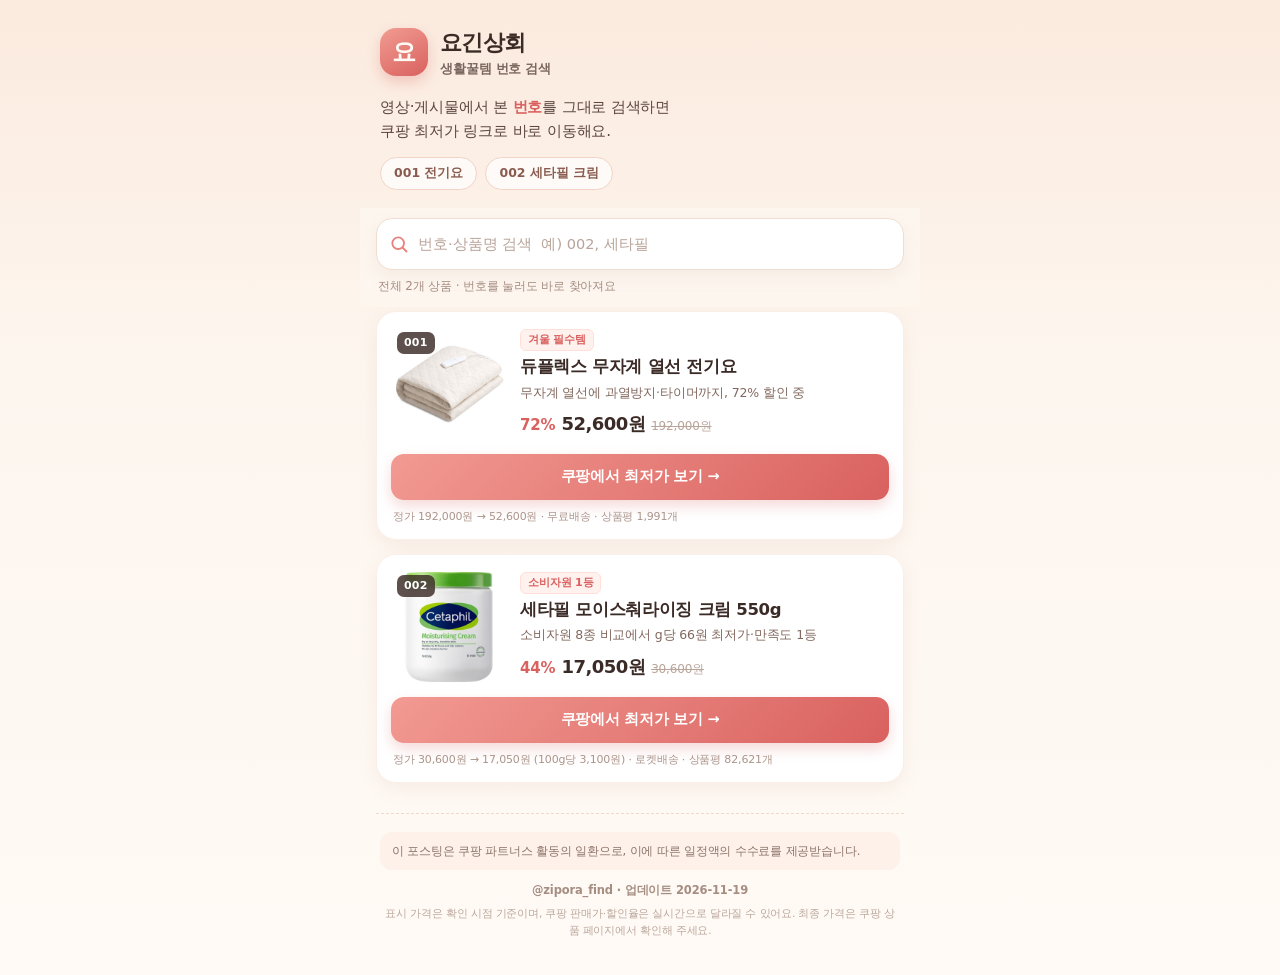
==== index.html @ 8fadd995 "요긴상회 번호 검색 사이트: 001 듀플렉스 전기요, 002 세타필 크림" ====
<!DOCTYPE html>
<html lang="ko">
<head>
<meta charset="utf-8" />
<meta name="viewport" content="width=device-width, initial-scale=1, viewport-fit=cover" />
<meta name="theme-color" content="#f7e2d8" />
<title>요긴상회 · 생활꿀템 번호 검색</title>
<meta name="description" content="요긴상회가 직접 골라 쓴 생활꿀템을 번호로 찾아 쿠팡 최저가로 바로 이동하세요. 001, 002 번호 또는 상품명 검색." />
<meta property="og:title" content="요긴상회 · 생활꿀템 번호 검색" />
<meta property="og:description" content="영상에서 본 번호(예: 002)를 검색하면 쿠팡 최저가 링크로 바로 연결돼요." />
<meta property="og:type" content="website" />
<link rel="stylesheet" href="assets/style.css" />
<link rel="icon" href="data:image/svg+xml,%3Csvg xmlns='http://www.w3.org/2000/svg' viewBox='0 0 100 100'%3E%3Crect width='100' height='100' rx='24' fill='%23e8827e'/%3E%3Ctext x='50' y='70' font-size='58' text-anchor='middle' fill='%23fff8f2' font-family='sans-serif'%3E%EC%9A%94%3C/text%3E%3C/svg%3E" />
</head>
<body>
  <div class="page">

    <header class="hero">
      <div class="brand">
        <div class="brand__mark" aria-hidden="true">요</div>
        <div class="brand__text">
          <h1 id="shopName">요긴상회</h1>
          <p id="shopTagline">생활꿀템 번호 검색</p>
        </div>
      </div>
      <p class="hero__lead">영상·게시물에서 본 <b>번호</b>를 그대로 검색하면<br />쿠팡 최저가 링크로 바로 이동해요.</p>
      <div class="hero__chips" id="heroChips" aria-label="번호 바로가기"></div>
    </header>

    <div class="searchbar" id="searchbar">
      <div class="searchbar__inner">
        <svg class="searchbar__icon" viewBox="0 0 24 24" aria-hidden="true"><circle cx="11" cy="11" r="7" /><path d="M16.5 16.5 21 21" /></svg>
        <input
          id="q"
          type="search"
          inputmode="search"
          autocomplete="off"
          enterkeyhint="search"
          placeholder="번호·상품명 검색  예) 002, 세타필"
          aria-label="상품 번호 또는 이름 검색"
        />
        <button id="clearBtn" class="searchbar__clear" type="button" aria-label="검색어 지우기" hidden>✕</button>
      </div>
      <p class="searchbar__hint" id="resultCount"></p>
    </div>

    <main id="list" class="list" aria-live="polite"></main>

    <div id="empty" class="empty" hidden>
      <div class="empty__emoji">🔍</div>
      <p class="empty__title">아직 그 번호의 상품이 없어요</p>
      <p class="empty__sub">번호는 <b>001</b>부터 차례로 올라가요.<br />상품명 일부(예: 세타필)로도 찾을 수 있어요.</p>
      <button type="button" class="empty__reset" id="resetBtn">전체 상품 보기</button>
    </div>

    <footer class="footer">
      <p class="footer__notice">
        이 포스팅은 쿠팡 파트너스 활동의 일환으로, 이에 따른 일정액의 수수료를 제공받습니다.
      </p>
      <p class="footer__meta">
        <span id="footerHandle">@zipora_find</span> · <span id="footerUpdated"></span>
      </p>
      <p class="footer__small">
        표시 가격은 확인 시점 기준이며, 쿠팡 판매가·할인율은 실시간으로 달라질 수 있어요. 최종 가격은 쿠팡 상품 페이지에서 확인해 주세요.
      </p>
    </footer>

  </div>

  <script src="assets/app.js"></script>
</body>
</html>
---- assets/style.css ----
/* 요긴상회 번호 검색 — warm beige / pink, mobile first */
:root {
  --cream: #fdf6ef;
  --cream-2: #fff9f4;
  --blush: #f7e2d8;
  --pink: #ffe7ea;
  --rose: #e8827e;
  --rose-deep: #d9615f;
  --ink: #3b2b26;
  --ink-soft: #7a665e;
  --line: #f0ded2;
  --card: #ffffff;
  --radius: 20px;
  --shadow: 0 6px 18px rgba(180, 124, 106, 0.10);
}

* { box-sizing: border-box; }

html { -webkit-text-size-adjust: 100%; }

body {
  margin: 0;
  background: linear-gradient(180deg, #fbeade 0%, var(--cream) 38%, #fffaf5 100%);
  color: var(--ink);
  font-family: "Pretendard", "Apple SD Gothic Neo", -apple-system, BlinkMacSystemFont,
    "Malgun Gothic", "Noto Sans KR", system-ui, sans-serif;
  line-height: 1.5;
  min-height: 100vh;
  letter-spacing: -0.01em;
}

.page {
  max-width: 560px;
  margin: 0 auto;
  padding: 0 16px calc(28px + env(safe-area-inset-bottom));
}

/* ---------- hero ---------- */
.hero {
  padding: 26px 4px 18px;
}

.brand {
  display: flex;
  align-items: center;
  gap: 12px;
}

.brand__mark {
  width: 48px;
  height: 48px;
  flex: 0 0 48px;
  border-radius: 16px;
  background: linear-gradient(150deg, #f19c92, var(--rose-deep));
  color: #fff9f4;
  font-size: 24px;
  font-weight: 800;
  display: grid;
  place-items: center;
  box-shadow: 0 6px 14px rgba(217, 97, 95, 0.28);
}

.brand__text h1 {
  margin: 0;
  font-size: 20px;
  font-weight: 800;
  letter-spacing: -0.03em;
}

.brand__text p {
  margin: 1px 0 0;
  font-size: 12.5px;
  color: var(--ink-soft);
  font-weight: 600;
}

.hero__lead {
  margin: 16px 0 0;
  font-size: 15px;
  line-height: 1.6;
  color: #5b463e;
}

.hero__lead b {
  color: var(--rose-deep);
}

.hero__chips {
  display: flex;
  gap: 8px;
  margin-top: 14px;
  flex-wrap: wrap;
}

.chip {
  border: 1px solid #f2d3c6;
  background: rgba(255, 255, 255, 0.7);
  color: #8a5c4f;
  font-size: 12.5px;
  font-weight: 700;
  padding: 7px 13px;
  border-radius: 999px;
  cursor: pointer;
  font-family: inherit;
  transition: transform .12s ease, background .15s ease;
}

.chip:active { transform: scale(0.96); }

.chip.is-active {
  background: var(--rose);
  border-color: var(--rose);
  color: #fff;
}

/* ---------- search ---------- */
.searchbar {
  position: sticky;
  top: 0;
  z-index: 20;
  margin: 0 -16px;
  padding: 10px 16px 12px;
  background: linear-gradient(180deg, rgba(253, 246, 239, 0.97) 60%, rgba(253, 246, 239, 0.86));
  backdrop-filter: blur(10px);
  -webkit-backdrop-filter: blur(10px);
}

.searchbar__inner {
  display: flex;
  align-items: center;
  gap: 9px;
  background: #fff;
  border: 1.5px solid var(--line);
  border-radius: 16px;
  padding: 0 12px;
  height: 52px;
  box-shadow: var(--shadow);
}

.searchbar__icon {
  width: 20px;
  height: 20px;
  flex: 0 0 20px;
  fill: none;
  stroke: var(--rose);
  stroke-width: 2.2;
  stroke-linecap: round;
}

#q {
  flex: 1 1 auto;
  min-width: 0;
  border: 0;
  outline: 0;
  background: transparent;
  font: inherit;
  font-size: 16px;
  color: var(--ink);
  padding: 0;
  appearance: none;
}

#q::placeholder { color: #b9a49a; font-size: 14.5px; }
#q::-webkit-search-cancel-button { display: none; }

.searchbar__clear {
  border: 0;
  background: #f4e9e2;
  color: #9a8378;
  width: 24px;
  height: 24px;
  border-radius: 50%;
  font-size: 11px;
  line-height: 1;
  cursor: pointer;
  flex: 0 0 24px;
}

.searchbar__hint {
  margin: 7px 2px 0;
  font-size: 12px;
  color: #a68d82;
  min-height: 15px;
}

/* ---------- cards ---------- */
.list {
  display: grid;
  gap: 14px;
  margin-top: 4px;
}

.card {
  position: relative;
  background: var(--card);
  border-radius: var(--radius);
  box-shadow: var(--shadow);
  padding: 14px 14px 14px;
  border: 1px solid #fbeee7;
  animation: rise .28s ease both;
}

@keyframes rise {
  from { opacity: 0; transform: translateY(6px); }
  to { opacity: 1; transform: none; }
}

.card__top {
  display: flex;
  gap: 13px;
}

.card__thumb {
  position: relative;
  flex: 0 0 104px;
  width: 104px;
  height: 104px;
  border-radius: 14px;
  overflow: hidden;
  background: var(--pink);
}

.card__thumb img {
  width: 100%;
  height: 100%;
  object-fit: cover;
  display: block;
}

.card__no {
  position: absolute;
  top: 6px;
  left: 6px;
  background: rgba(59, 43, 38, 0.82);
  color: #fff;
  font-size: 11px;
  font-weight: 800;
  letter-spacing: 0.02em;
  padding: 3px 7px;
  border-radius: 7px;
  backdrop-filter: blur(3px);
}

.card__body {
  flex: 1 1 auto;
  min-width: 0;
}

.card__badge {
  display: inline-block;
  font-size: 11px;
  font-weight: 700;
  color: var(--rose-deep);
  background: #fff1ee;
  border: 1px solid #ffdfd9;
  border-radius: 6px;
  padding: 2px 7px;
  margin-bottom: 5px;
}

.card__title {
  margin: 0;
  font-size: 15.5px;
  font-weight: 700;
  line-height: 1.35;
  letter-spacing: -0.02em;
  word-break: keep-all;
}

.card__point {
  margin: 5px 0 0;
  font-size: 12.5px;
  color: #82685e;
  line-height: 1.45;
  word-break: keep-all;
}

.card__price {
  display: flex;
  align-items: baseline;
  gap: 6px;
  margin-top: 8px;
  flex-wrap: wrap;
}

.card__discount {
  color: var(--rose-deep);
  font-size: 15px;
  font-weight: 800;
}

.card__now {
  font-size: 18px;
  font-weight: 800;
  letter-spacing: -0.03em;
}

.card__was {
  font-size: 12px;
  color: #b9a49a;
  text-decoration: line-through;
}

.card__cta {
  display: flex;
  align-items: center;
  justify-content: center;
  gap: 6px;
  margin-top: 12px;
  height: 46px;
  border-radius: 13px;
  background: linear-gradient(135deg, #f29a92, var(--rose-deep));
  color: #fff;
  font-size: 14.5px;
  font-weight: 800;
  text-decoration: none;
  letter-spacing: -0.02em;
  box-shadow: 0 6px 14px rgba(217, 97, 95, 0.24);
  transition: transform .12s ease, filter .15s ease;
}

.card__cta:active { transform: scale(0.985); filter: brightness(0.98); }

.card__note {
  margin: 9px 2px 0;
  font-size: 11px;
  color: #ab948a;
  line-height: 1.45;
}

.card mark {
  background: #ffe1a8;
  color: inherit;
  border-radius: 3px;
  padding: 0 1px;
}

/* ---------- empty ---------- */
.empty {
  text-align: center;
  padding: 42px 18px 30px;
}

.empty__emoji { font-size: 34px; }

.empty__title {
  margin: 10px 0 6px;
  font-size: 15.5px;
  font-weight: 800;
}

.empty__sub {
  margin: 0;
  font-size: 13px;
  color: var(--ink-soft);
  line-height: 1.6;
}

.empty__reset {
  margin-top: 16px;
  border: 1px solid #f2d3c6;
  background: #fff;
  color: #8a5c4f;
  font-family: inherit;
  font-size: 13px;
  font-weight: 700;
  padding: 10px 18px;
  border-radius: 999px;
  cursor: pointer;
}

/* ---------- footer ---------- */
.footer {
  margin-top: 30px;
  padding: 18px 4px 8px;
  border-top: 1px dashed #eed9cb;
}

.footer__notice {
  margin: 0;
  font-size: 11.5px;
  line-height: 1.6;
  color: #8d756a;
  background: #fdf1ea;
  border-radius: 12px;
  padding: 10px 12px;
}

.footer__meta {
  margin: 12px 0 0;
  font-size: 11.5px;
  color: #a68d82;
  text-align: center;
  font-weight: 600;
}

.footer__small {
  margin: 6px 0 0;
  font-size: 10.5px;
  color: #bba79d;
  line-height: 1.6;
  text-align: center;
}

@media (min-width: 480px) {
  .brand__text h1 { font-size: 22px; }
  .card__thumb { flex-basis: 116px; width: 116px; height: 116px; }
  .card__title { font-size: 16.5px; }
}
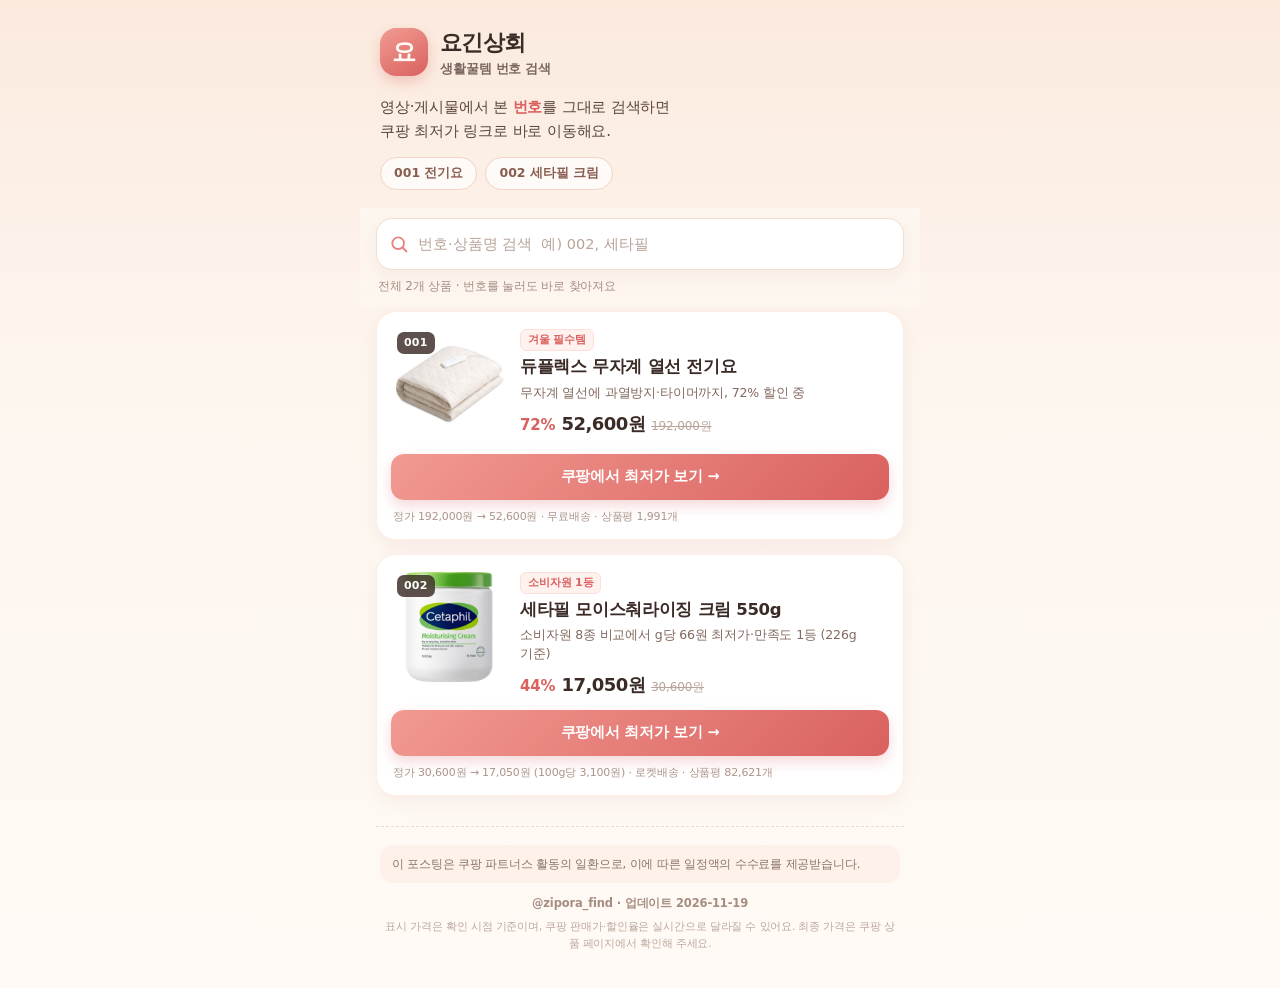
==== commit 683898ac: "002 문구 정밀화(소비자원 시험 용량 226g 기준 명시)" ====
--- a/index.html
+++ b/index.html
@@ -9,7 +9,7 @@
 <meta property="og:title" content="요긴상회 · 생활꿀템 번호 검색" />
 <meta property="og:description" content="영상에서 본 번호(예: 002)를 검색하면 쿠팡 최저가 링크로 바로 연결돼요." />
 <meta property="og:type" content="website" />
-<link rel="stylesheet" href="assets/style.css" />
+<link rel="stylesheet" href="assets/style.css?v=20261119b" />
 <link rel="icon" href="data:image/svg+xml,%3Csvg xmlns='http://www.w3.org/2000/svg' viewBox='0 0 100 100'%3E%3Crect width='100' height='100' rx='24' fill='%23e8827e'/%3E%3Ctext x='50' y='70' font-size='58' text-anchor='middle' fill='%23fff8f2' font-family='sans-serif'%3E%EC%9A%94%3C/text%3E%3C/svg%3E" />
 </head>
 <body>
@@ -67,6 +67,6 @@
 
   </div>
 
-  <script src="assets/app.js"></script>
+  <script src="assets/app.js?v=20261119b"></script>
 </body>
 </html>
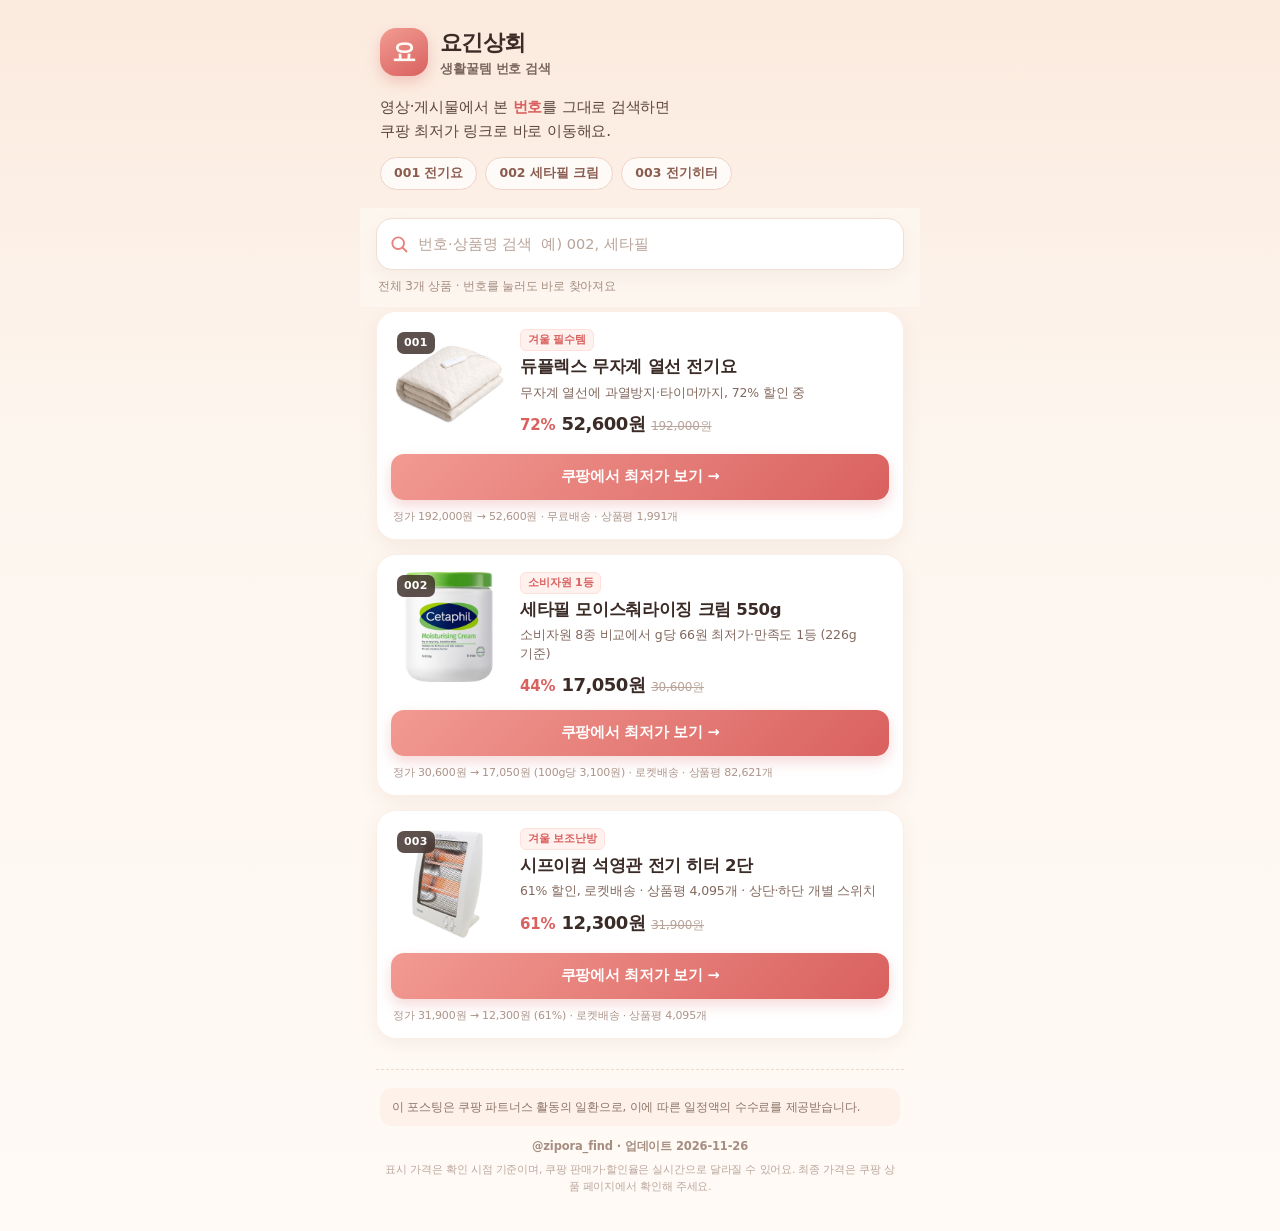
==== commit b84b2b9f: "003 시프이컴 석영관 전기 히터 2단 추가" ====
--- a/index.html
+++ b/index.html
@@ -9,7 +9,7 @@
 <meta property="og:title" content="요긴상회 · 생활꿀템 번호 검색" />
 <meta property="og:description" content="영상에서 본 번호(예: 002)를 검색하면 쿠팡 최저가 링크로 바로 연결돼요." />
 <meta property="og:type" content="website" />
-<link rel="stylesheet" href="assets/style.css?v=20261119b" />
+<link rel="stylesheet" href="assets/style.css?v=20261126" />
 <link rel="icon" href="data:image/svg+xml,%3Csvg xmlns='http://www.w3.org/2000/svg' viewBox='0 0 100 100'%3E%3Crect width='100' height='100' rx='24' fill='%23e8827e'/%3E%3Ctext x='50' y='70' font-size='58' text-anchor='middle' fill='%23fff8f2' font-family='sans-serif'%3E%EC%9A%94%3C/text%3E%3C/svg%3E" />
 </head>
 <body>
@@ -67,6 +67,6 @@
 
   </div>
 
-  <script src="assets/app.js?v=20261119b"></script>
+  <script src="assets/app.js?v=20261126"></script>
 </body>
 </html>
